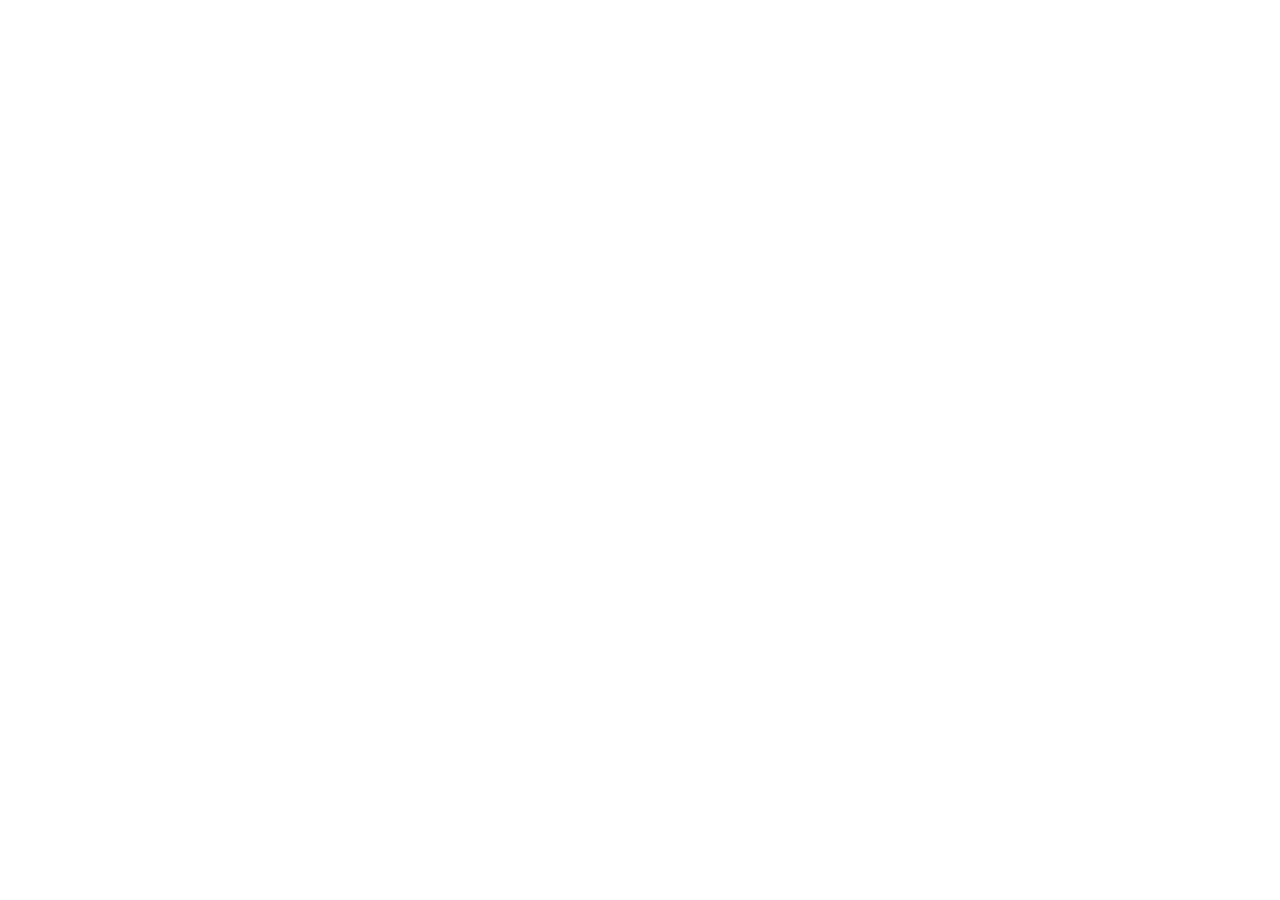
==== drivers_landing_page/index.html @ 4b226918 "Atualizando o readme e o documento template" ====
<!DOCTYPE html>
<html lang="en">
<head>
    <meta charset="UTF-8">
    <meta name="viewport" content="width=device-width, initial-scale=1.0">
    <title>E-Parking Motoristas</title>
</head>
<body>
    
</body>
</html>
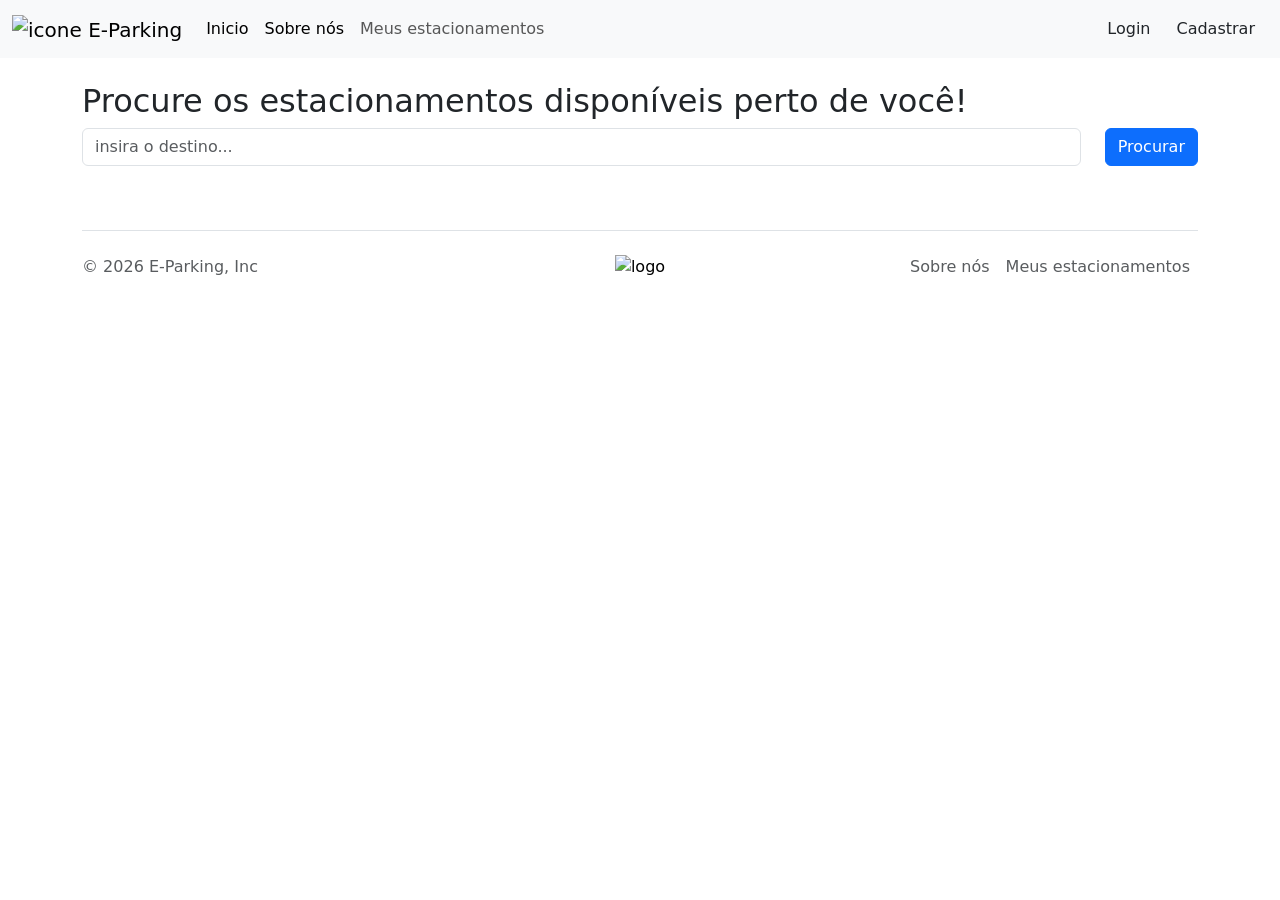
==== commit c8faf40d: "iniciando o refatoramento da pagina inicial para novo estilo" ====
--- a/drivers_landing_page/index.html
+++ b/drivers_landing_page/index.html
@@ -1,11 +1,177 @@
-<!DOCTYPE html>
-<html lang="en">
-<head>
-    <meta charset="UTF-8">
-    <meta name="viewport" content="width=device-width, initial-scale=1.0">
-    <title>E-Parking Motoristas</title>
-</head>
-<body>
+<!doctype html>
+<html lang="pt-br">
+  <head>
+    <meta charset="UTF-8" />
+    <meta name="viewport" content="width=device-width, initial-scale=1.0" />
+
+    <!-- Css -->
+
+    <link rel="stylesheet" href="static\css\style.css" />
+    <link rel="stylesheet" href="static/css/navbar.css" />
     
-</body>
-</html>+    <link
+      rel="shortcut icon"
+      href="./static/images/icone.png"
+      type="image/x-icon"
+    />
+
+    <link
+      href="https://cdn.jsdelivr.net/npm/bootstrap@5.3.8/dist/css/bootstrap.min.css"
+      rel="stylesheet"
+      integrity="sha384-sRIl4kxILFvY47J16cr9ZwB07vP4J8+LH7qKQnuqkuIAvNWLzeN8tE5YBujZqJLB"
+      crossorigin="anonymous"
+    />
+
+    <!-- fonts -->
+    <link rel="preconnect" href="https://fonts.googleapis.com" />
+    <link rel="preconnect" href="https://fonts.gstatic.com" crossorigin />
+    <link
+      href="https://fonts.googleapis.com/css2?family=Stack+Sans+Headline:wght@200..700&display=swap"
+      rel="stylesheet"
+    />
+
+    <title>E-Parking Florianópolis</title>
+  </head>
+  <body>
+    <!-- Header -->
+    <header>
+      <!-- navbar -->
+      <nav class="navbar navbar-expand-lg bg-body-tertiary">
+        <div class="container-fluid">
+          <a class="navbar-brand" href="index.html">
+            <img
+              src=".\static\images\icone_e_parking.png"
+              alt="icone E-Parking"
+              class="logo"
+            />
+          </a>
+          <button
+            class="navbar-toggler"
+            type="button"
+            data-bs-toggle="collapse"
+            data-bs-target="#navbarSupportedContent"
+            aria-controls="navbarSupportedContent"
+            aria-expanded="false"
+            aria-label="Toggle navigation"
+          >
+            <span class="navbar-toggler-icon"></span>
+          </button>
+          <div class="collapse navbar-collapse" id="navbarSupportedContent">
+            <ul class="navbar-nav me-auto mb-2 mb-lg-0">
+              <li class="nav-item">
+                <a
+                  class="nav-link active"
+                  aria-current="page"
+                  href="./index.html"
+                  >Inicio</a
+                >
+              </li>
+              <li class="nav-item">
+                <a
+                  class="nav-link active"
+                  aria-current="page"
+                  href="./pages/about_Us/about_Us.html"
+                  >Sobre nós</a
+                >
+              </li>
+              <li class="nav-item">
+                <a
+                  class="nav-link"
+                  href="./pages/meus_estacionamentos/meus_estacionamentos.html"
+                  >Meus estacionamentos</a
+                >
+              </li>
+            </ul>
+            <a class="btn" href="./pages/login/login.html"
+              >Login</a
+            >
+            <a class="btn" href="./pages/register/resgister.html"
+              >Cadastrar</a
+            >
+          </div>
+        </div>
+      </nav>
+    </header>
+
+    <!-- Conteudo principal -->
+    <main id="main_container">
+      <!-- Parte do mapa -->
+      <section>
+        <div id="map_container">
+          <img src=".\static\images/mapa.png" alt="" />
+
+          <div id="map_search" class="container">
+            <h2>Procure os estacionamentos disponíveis perto de você!</h2>
+
+            <div id="form_container">
+              <form class="row">
+                <div class="col">
+                  <label for="procurarEstacionamento" class="visually-hidden">
+                    Onde voce pretende estacionar?
+                  </label>
+                  <input
+                    type="password"
+                    class="form-control"
+                    id="procurarEstacionamento"
+                    placeholder="insira o destino..."
+                  />
+                </div>
+                <div class="col-auto">
+                  <button type="submit" class="btn btn-primary mb-3">
+                    Procurar
+                  </button>
+                </div>
+              </form>
+            </div>
+          </div>
+        </div>
+      </section>
+    </main>
+
+    <!-- footer -->
+
+    <div class="container mt-5">
+      <footer
+        class="d-flex flex-wrap justify-content-between align-items-center py-3 my-4 border-top"
+      >
+        <p id="flori_tm" class="col-md-4 mb-0 text-body-secondary">
+          © 2026 E-Parking, Inc
+        </p>
+        <a
+          href="/"
+          class="col-md-4 d-flex align-items-center justify-content-center mb-3 mb-md-0 me-md-auto link-body-emphasis text-decoration-none"
+          aria-label="Bootstrap"
+        >
+          <img
+            src="./static/images/icone.png"
+            id="logo_footer"
+            class="logo"
+            alt="logo"
+          />
+        </a>
+        <ul id="footer_nav" class="nav col-md-4 justify-content-end">
+          <li class="nav-item">
+            <a
+              href="./pages/about_Us/about_Us.html"
+              class="nav-link px-2 text-body-secondary"
+              >Sobre nós</a
+            >
+          </li>
+          <li class="nav-item">
+            <a
+              href="./pages/meus_estacionamentos/"
+              class="nav-link px-2 text-body-secondary"
+              >Meus estacionamentos</a
+            >
+          </li>
+        </ul>
+      </footer>
+    </div>
+
+    <script
+      src="https://cdn.jsdelivr.net/npm/bootstrap@5.3.8/dist/js/bootstrap.bundle.min.js"
+      integrity="sha384-FKyoEForCGlyvwx9Hj09JcYn3nv7wiPVlz7YYwJrWVcXK/BmnVDxM+D2scQbITxI"
+      crossorigin="anonymous"
+    ></script>
+  </body>
+</html>
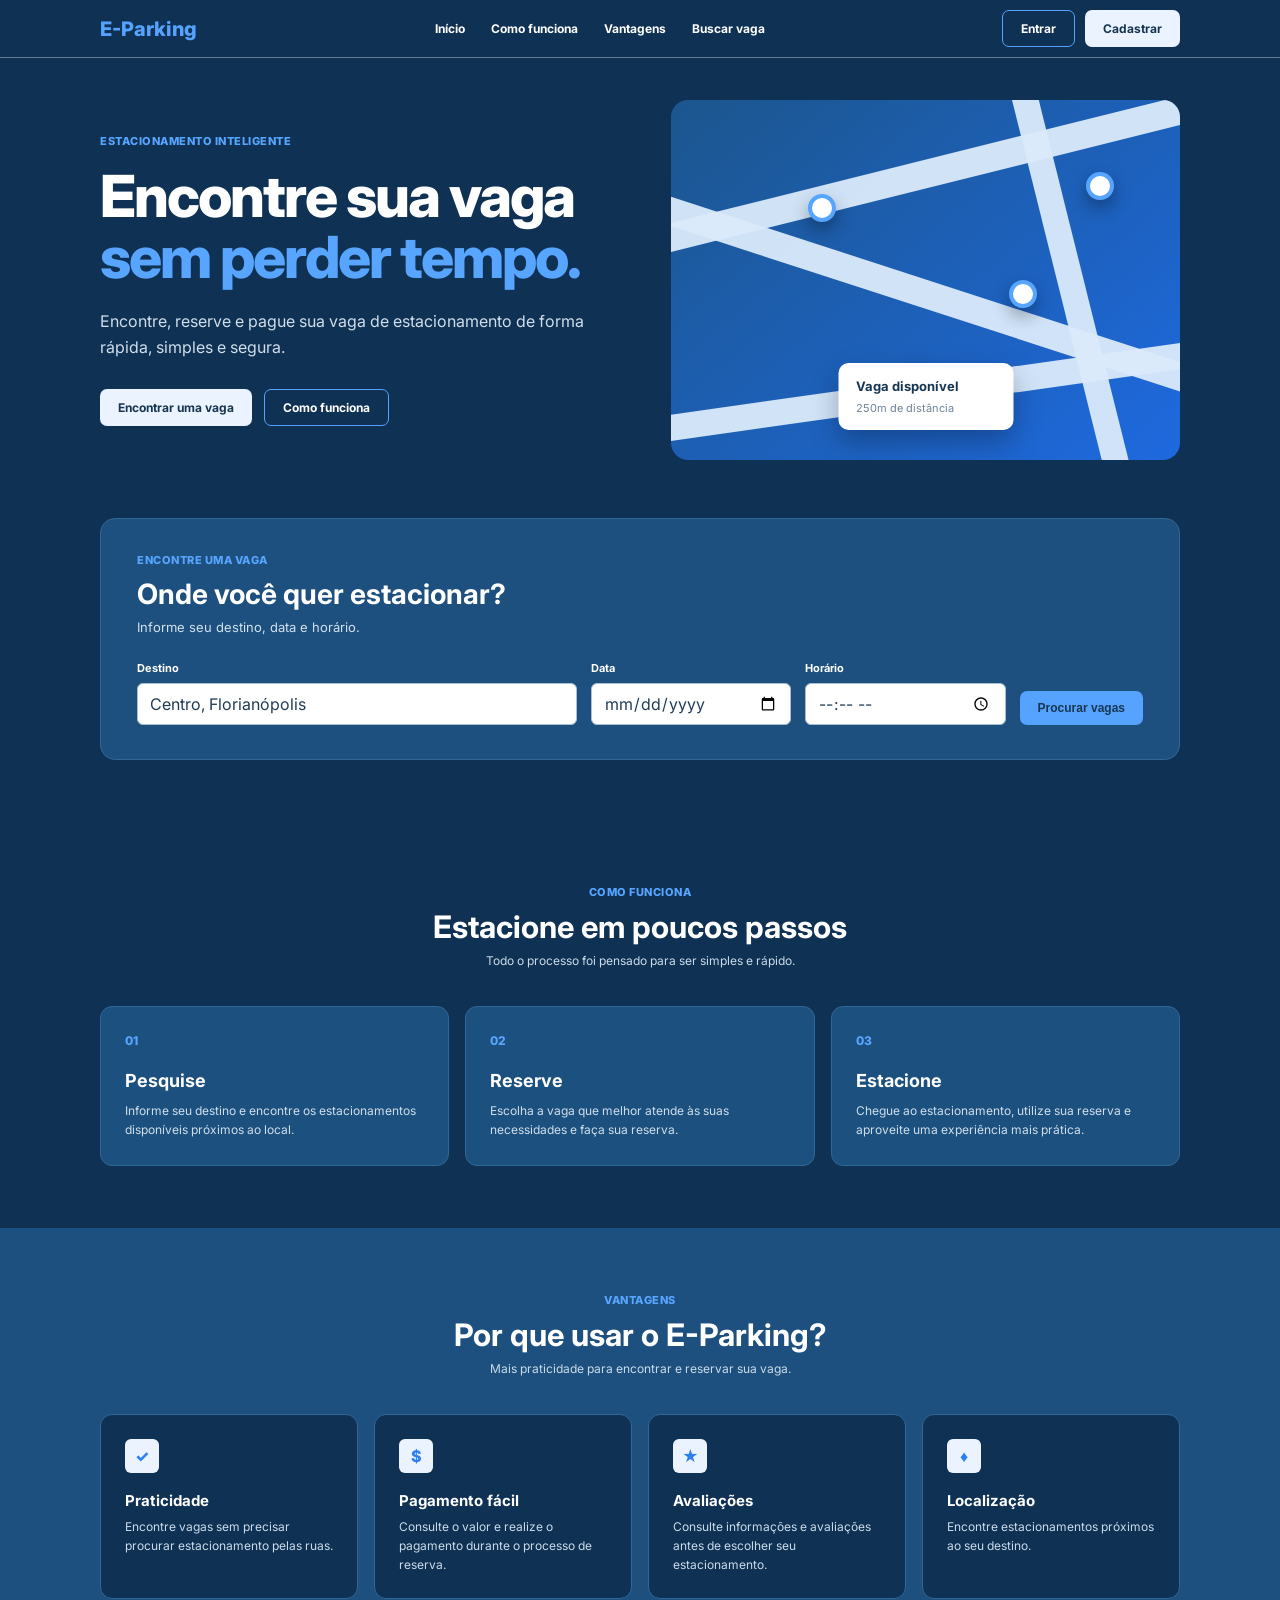
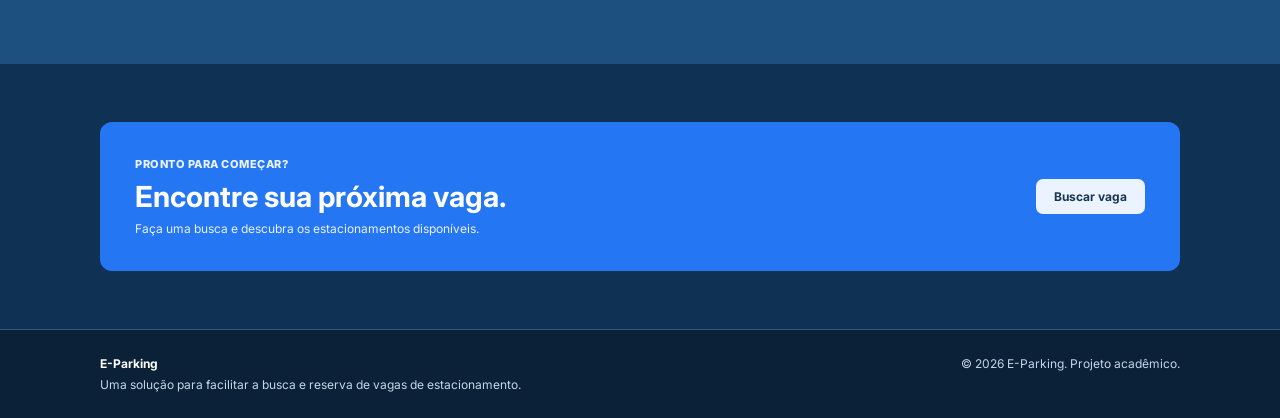
==== commit e787338b: "Atualiza pagina de drivers" ====
--- a/drivers_landing_page/index.html
+++ b/drivers_landing_page/index.html
@@ -1,177 +1,101 @@
-<!doctype html>
-<html lang="pt-br">
-  <head>
-    <meta charset="UTF-8" />
-    <meta name="viewport" content="width=device-width, initial-scale=1.0" />
+<!DOCTYPE html>
+<html lang="pt-BR">
+<head>
+<meta charset="UTF-8">
+<meta name="viewport" content="width=device-width,initial-scale=1.0">
+<title>E-Parking | Estacione de forma inteligente</title>
+<link rel="preconnect" href="https://fonts.googleapis.com">
+<link rel="preconnect" href="https://fonts.gstatic.com" crossorigin>
+<link href="https://fonts.googleapis.com/css2?family=Inter:wght@400;500;600;700;800&display=swap" rel="stylesheet">
+<link rel="stylesheet" href="static/css/index.css">
+</head>
+<body>
+<header class="site-header">
+  <div class="container">
+    <a class="brand" href="index.html">E-Parking</a>
+    <nav class="main-nav">
+      <a href="#inicio">Início</a><a href="#como">Como funciona</a><a href="#vantagens">Vantagens</a><a href="#buscar">Buscar vaga</a>
+    </nav>
+    <div class="main-actions">
+      <a class="btn btn-outline" href="pages/login/login.html">Entrar</a>
+      <a class="btn btn-light" href="pages/register/register.html">Cadastrar</a>
+    </div>
+  </div>
+</header>
 
-    <!-- Css -->
+<main>
+<section class="hero" id="inicio">
+  <div class="container hero-grid">
+    <div>
+      <div class="eyebrow">Estacionamento inteligente</div>
+      <h1>Encontre sua vaga <span>sem perder tempo.</span></h1>
+      <p>Encontre, reserve e pague sua vaga de estacionamento de forma rápida, simples e segura.</p>
+      <div class="hero-buttons">
+        <a class="btn btn-light" href="#buscar">Encontrar uma vaga</a>
+        <a class="btn btn-outline" href="#como">Como funciona</a>
+      </div>
+    </div>
+    <div class="hero-map">
+      <i class="road r1"></i><i class="road r2"></i><i class="road r3"></i><i class="road r4"></i>
+      <i class="pin p1"></i><i class="pin p2"></i><i class="pin p3"></i><i class="pin p4"></i>
+      <div class="map-card"><b>Vaga disponível</b><span>250m de distância</span></div>
+    </div>
+  </div>
+</section>
 
-    <link rel="stylesheet" href="static\css\style.css" />
-    <link rel="stylesheet" href="static/css/navbar.css" />
-    
-    <link
-      rel="shortcut icon"
-      href="./static/images/icone.png"
-      type="image/x-icon"
-    />
+<section class="search-wrap" id="buscar">
+  <div class="container">
+    <div class="search-card">
+      <div class="eyebrow">Encontre uma vaga</div>
+      <h2>Onde você quer estacionar?</h2>
+      <p>Informe seu destino, data e horário.</p>
+      <form class="search-grid" id="searchForm">
+        <div class="field dest"><label>Destino</label><input id="destination" value="Centro, Florianópolis" required></div>
+        <div class="field"><label>Data</label><input type="date" id="date" required></div>
+        <div class="field"><label>Horário</label><input type="time" id="time" required></div>
+        <button class="btn btn-blue" type="submit">Procurar vagas</button>
+      </form>
+    </div>
+  </div>
+</section>
 
-    <link
-      href="https://cdn.jsdelivr.net/npm/bootstrap@5.3.8/dist/css/bootstrap.min.css"
-      rel="stylesheet"
-      integrity="sha384-sRIl4kxILFvY47J16cr9ZwB07vP4J8+LH7qKQnuqkuIAvNWLzeN8tE5YBujZqJLB"
-      crossorigin="anonymous"
-    />
+<section class="steps" id="como">
+  <div class="container">
+    <div class="section-head"><span class="eyebrow">Como funciona</span><h2>Estacione em poucos passos</h2><p>Todo o processo foi pensado para ser simples e rápido.</p></div>
+    <div class="cards3">
+      <article class="step-card"><div class="num">01</div><h3>Pesquise</h3><p>Informe seu destino e encontre os estacionamentos disponíveis próximos ao local.</p></article>
+      <article class="step-card"><div class="num">02</div><h3>Reserve</h3><p>Escolha a vaga que melhor atende às suas necessidades e faça sua reserva.</p></article>
+      <article class="step-card"><div class="num">03</div><h3>Estacione</h3><p>Chegue ao estacionamento, utilize sua reserva e aproveite uma experiência mais prática.</p></article>
+    </div>
+  </div>
+</section>
 
-    <!-- fonts -->
-    <link rel="preconnect" href="https://fonts.googleapis.com" />
-    <link rel="preconnect" href="https://fonts.gstatic.com" crossorigin />
-    <link
-      href="https://fonts.googleapis.com/css2?family=Stack+Sans+Headline:wght@200..700&display=swap"
-      rel="stylesheet"
-    />
+<section class="benefits" id="vantagens">
+  <div class="container">
+    <div class="section-head"><span class="eyebrow">Vantagens</span><h2>Por que usar o E-Parking?</h2><p>Mais praticidade para encontrar e reservar sua vaga.</p></div>
+    <div class="cards4">
+      <article class="benefit-card"><div class="icon-box">✓</div><h3>Praticidade</h3><p>Encontre vagas sem precisar procurar estacionamento pelas ruas.</p></article>
+      <article class="benefit-card"><div class="icon-box">$</div><h3>Pagamento fácil</h3><p>Consulte o valor e realize o pagamento durante o processo de reserva.</p></article>
+      <article class="benefit-card"><div class="icon-box">★</div><h3>Avaliações</h3><p>Consulte informações e avaliações antes de escolher seu estacionamento.</p></article>
+      <article class="benefit-card"><div class="icon-box">♦</div><h3>Localização</h3><p>Encontre estacionamentos próximos ao seu destino.</p></article>
+    </div>
+  </div>
+</section>
 
-    <title>E-Parking Florianópolis</title>
-  </head>
-  <body>
-    <!-- Header -->
-    <header>
-      <!-- navbar -->
-      <nav class="navbar navbar-expand-lg bg-body-tertiary">
-        <div class="container-fluid">
-          <a class="navbar-brand" href="index.html">
-            <img
-              src=".\static\images\icone_e_parking.png"
-              alt="icone E-Parking"
-              class="logo"
-            />
-          </a>
-          <button
-            class="navbar-toggler"
-            type="button"
-            data-bs-toggle="collapse"
-            data-bs-target="#navbarSupportedContent"
-            aria-controls="navbarSupportedContent"
-            aria-expanded="false"
-            aria-label="Toggle navigation"
-          >
-            <span class="navbar-toggler-icon"></span>
-          </button>
-          <div class="collapse navbar-collapse" id="navbarSupportedContent">
-            <ul class="navbar-nav me-auto mb-2 mb-lg-0">
-              <li class="nav-item">
-                <a
-                  class="nav-link active"
-                  aria-current="page"
-                  href="./index.html"
-                  >Inicio</a
-                >
-              </li>
-              <li class="nav-item">
-                <a
-                  class="nav-link active"
-                  aria-current="page"
-                  href="./pages/about_Us/about_Us.html"
-                  >Sobre nós</a
-                >
-              </li>
-              <li class="nav-item">
-                <a
-                  class="nav-link"
-                  href="./pages/meus_estacionamentos/meus_estacionamentos.html"
-                  >Meus estacionamentos</a
-                >
-              </li>
-            </ul>
-            <a class="btn" href="./pages/login/login.html"
-              >Login</a
-            >
-            <a class="btn" href="./pages/register/resgister.html"
-              >Cadastrar</a
-            >
-          </div>
-        </div>
-      </nav>
-    </header>
+<section class="cta"><div class="container"><div class="cta-box"><div><div class="eyebrow" style="color:#eaf3ff">Pronto para começar?</div><h2>Encontre sua próxima vaga.</h2><p>Faça uma busca e descubra os estacionamentos disponíveis.</p></div><a class="btn btn-light" href="#buscar">Buscar vaga</a></div></div></section>
+</main>
 
-    <!-- Conteudo principal -->
-    <main id="main_container">
-      <!-- Parte do mapa -->
-      <section>
-        <div id="map_container">
-          <img src=".\static\images/mapa.png" alt="" />
+<footer class="footer"><div class="container"><div><strong>E-Parking</strong><span>Uma solução para facilitar a busca e reserva de vagas de estacionamento.</span></div><div>© 2026 E-Parking. Projeto acadêmico.</div></div></footer>
 
-          <div id="map_search" class="container">
-            <h2>Procure os estacionamentos disponíveis perto de você!</h2>
-
-            <div id="form_container">
-              <form class="row">
-                <div class="col">
-                  <label for="procurarEstacionamento" class="visually-hidden">
-                    Onde voce pretende estacionar?
-                  </label>
-                  <input
-                    type="password"
-                    class="form-control"
-                    id="procurarEstacionamento"
-                    placeholder="insira o destino..."
-                  />
-                </div>
-                <div class="col-auto">
-                  <button type="submit" class="btn btn-primary mb-3">
-                    Procurar
-                  </button>
-                </div>
-              </form>
-            </div>
-          </div>
-        </div>
-      </section>
-    </main>
-
-    <!-- footer -->
-
-    <div class="container mt-5">
-      <footer
-        class="d-flex flex-wrap justify-content-between align-items-center py-3 my-4 border-top"
-      >
-        <p id="flori_tm" class="col-md-4 mb-0 text-body-secondary">
-          © 2026 E-Parking, Inc
-        </p>
-        <a
-          href="/"
-          class="col-md-4 d-flex align-items-center justify-content-center mb-3 mb-md-0 me-md-auto link-body-emphasis text-decoration-none"
-          aria-label="Bootstrap"
-        >
-          <img
-            src="./static/images/icone.png"
-            id="logo_footer"
-            class="logo"
-            alt="logo"
-          />
-        </a>
-        <ul id="footer_nav" class="nav col-md-4 justify-content-end">
-          <li class="nav-item">
-            <a
-              href="./pages/about_Us/about_Us.html"
-              class="nav-link px-2 text-body-secondary"
-              >Sobre nós</a
-            >
-          </li>
-          <li class="nav-item">
-            <a
-              href="./pages/meus_estacionamentos/"
-              class="nav-link px-2 text-body-secondary"
-              >Meus estacionamentos</a
-            >
-          </li>
-        </ul>
-      </footer>
-    </div>
-
-    <script
-      src="https://cdn.jsdelivr.net/npm/bootstrap@5.3.8/dist/js/bootstrap.bundle.min.js"
-      integrity="sha384-FKyoEForCGlyvwx9Hj09JcYn3nv7wiPVlz7YYwJrWVcXK/BmnVDxM+D2scQbITxI"
-      crossorigin="anonymous"
-    ></script>
-  </body>
-</html>
+<script>
+document.getElementById("searchForm").addEventListener("submit",function(e){
+  e.preventDefault();
+  const destination=document.getElementById("destination").value.trim();
+  const date=document.getElementById("date").value;
+  const time=document.getElementById("time").value;
+  if(!destination||!date||!time){alert("Preencha destino, data e horário.");return;}
+  location.href=`pages/results/results.html?destination=${encodeURIComponent(destination)}&date=${encodeURIComponent(date)}&time=${encodeURIComponent(time)}`;
+});
+</script>
+</body>
+</html>
--- a/drivers_landing_page/static/css/index.css
+++ b/drivers_landing_page/static/css/index.css
@@ -0,0 +1,101 @@
+
+:root{
+  --navy:#0f3153;
+  --navy-2:#123b63;
+  --blue:#2476f3;
+  --blue-2:#58a5ff;
+  --mid:#1f5689;
+  --light:#dbeafb;
+  --white:#ffffff;
+  --text:#ffffff;
+  --muted:#c5d7e8;
+  --line:#2b5a82;
+  --dark:#0a2138;
+}
+*{box-sizing:border-box}
+html{scroll-behavior:smooth}
+body{margin:0;font-family:Inter,Arial,sans-serif;background:var(--navy);color:#fff}
+a{text-decoration:none;color:inherit}
+.container{width:min(1080px,calc(100% - 40px));margin:0 auto}
+
+.site-header{
+  height:58px;background:var(--navy);border-bottom:1px solid rgba(255,255,255,.35);
+  position:sticky;top:0;z-index:30
+}
+.site-header .container{height:100%;display:flex;align-items:center;justify-content:space-between}
+.brand{font-size:20px;font-weight:800;color:#55a2ff}
+.main-nav{display:flex;align-items:center;gap:26px;font-size:12px;font-weight:700}
+.main-nav a{color:#fff}
+.main-actions{display:flex;gap:10px}
+.btn{border-radius:7px;padding:10px 18px;font-size:12px;font-weight:700;display:inline-flex;align-items:center;justify-content:center}
+.btn-outline{border:1px solid #55a2ff;color:#fff;background:transparent}
+.btn-light{background:#eaf3ff;color:#183550}
+.btn-blue{background:#55a2ff;color:#173652;border:none}
+.btn-dark{background:#1e2a35;color:#fff;border:none}
+
+.hero{padding:42px 0 58px}
+.hero-grid{display:grid;grid-template-columns:1fr 1fr;gap:62px;align-items:center}
+.eyebrow{font-size:11px;font-weight:800;color:#58a5ff;letter-spacing:.5px;text-transform:uppercase}
+.hero h1{font-size:58px;line-height:1.05;margin:18px 0 20px;font-weight:800;letter-spacing:-2px}
+.hero h1 span{display:block;color:#58a5ff}
+.hero p{max-width:530px;font-size:16px;line-height:1.65;color:#d0deec}
+.hero-buttons{display:flex;gap:12px;margin-top:28px}
+.hero-map{
+  height:360px;border-radius:17px;overflow:hidden;position:relative;
+  background:linear-gradient(140deg,#1c568e 0%,#1e69df 100%)
+}
+.road{position:absolute;background:#dbeafb;opacity:.95}
+.r1{width:130%;height:28px;left:-15%;top:60px;transform:rotate(-14deg)}
+.r2{width:130%;height:28px;left:-18%;top:175px;transform:rotate(18deg)}
+.r3{width:120%;height:26px;left:-10%;bottom:55px;transform:rotate(-8deg)}
+.r4{width:26px;height:135%;right:90px;top:-10%;transform:rotate(-14deg)}
+.pin{position:absolute;width:28px;height:28px;background:white;border:4px solid #58a5ff;border-radius:50%;box-shadow:0 8px 18px #0005}
+.p1{top:26%;left:27%}.p2{top:50%;right:28%}.p3{bottom:19%;left:46%}.p4{top:20%;right:13%}
+.map-card{position:absolute;left:50%;bottom:30px;transform:translateX(-50%);background:#fff;color:#173652;padding:15px 18px;border-radius:10px;min-width:175px;box-shadow:0 12px 28px #0004}
+.map-card b{display:block;font-size:13px}.map-card span{display:block;margin-top:7px;font-size:11px;color:#6f8499}
+
+.search-wrap{padding:0 0 70px}
+.search-card{background:#1d507e;border:1px solid #2f6798;border-radius:15px;padding:34px 36px}
+.search-card h2{font-size:28px;margin:10px 0 8px}
+.search-card p{margin:0 0 26px;color:#d2e1ee;font-size:13px}
+.search-grid{display:grid;grid-template-columns:2.2fr 1fr 1fr auto;gap:14px;align-items:end}
+.field label{display:block;font-size:11px;font-weight:700;margin-bottom:8px}
+.field input,.field select{width:100%;height:42px;border:1px solid #a9bfd3;border-radius:6px;padding:0 12px;font:inherit;color:#213c56;background:#fff}
+
+.steps{padding:55px 0 62px;background:var(--navy)}
+.section-head{text-align:center;margin-bottom:38px}
+.section-head .eyebrow{display:block}
+.section-head h2{font-size:31px;margin:9px 0 8px}
+.section-head p{font-size:12px;color:#cbdbea;margin:0}
+.cards3{display:grid;grid-template-columns:repeat(3,1fr);gap:16px}
+.step-card{background:#1c507e;border:1px solid #2f6798;border-radius:12px;padding:26px 24px;min-height:160px}
+.step-card .num{color:#58a5ff;font-weight:800;font-size:12px}
+.step-card h3{font-size:18px;margin:22px 0 10px}
+.step-card p{font-size:12px;line-height:1.6;color:#d0deeb;margin:0}
+
+.benefits{padding:65px 0 65px;background:#1d507e}
+.cards4{display:grid;grid-template-columns:repeat(4,1fr);gap:16px;margin-top:35px}
+.benefit-card{background:#0f3153;border:1px solid #2f6798;border-radius:12px;padding:24px;min-height:165px}
+.icon-box{width:34px;height:34px;border-radius:6px;background:#eaf3ff;color:#2d80f1;display:grid;place-items:center;font-weight:800}
+.benefit-card h3{font-size:15px;margin:18px 0 8px}
+.benefit-card p{font-size:12px;line-height:1.55;color:#cbdbea;margin:0}
+
+.cta{padding:58px 0;background:var(--navy)}
+.cta-box{background:#2476f3;border-radius:12px;padding:35px;display:flex;align-items:center;justify-content:space-between;gap:30px}
+.cta-box h2{font-size:29px;margin:8px 0 7px}
+.cta-box p{font-size:12px;color:#e9f2ff;margin:0}
+.footer{background:#0a2138;border-top:1px solid #2f587a;padding:26px 0}
+.footer .container{display:flex;justify-content:space-between;gap:30px;color:#c6d6e5;font-size:12px}
+.footer strong{display:block;color:#fff;margin-bottom:6px}
+
+@media(max-width:900px){
+  .main-nav{display:none}.hero-grid{grid-template-columns:1fr}.hero{padding-top:35px}
+  .search-grid{grid-template-columns:1fr 1fr}.search-grid .dest{grid-column:1/-1}
+  .cards4{grid-template-columns:1fr 1fr}
+}
+@media(max-width:600px){
+  .container{width:min(100% - 24px,1080px)}
+  .hero h1{font-size:42px}.hero-map{height:280px}
+  .search-grid,.cards3,.cards4{grid-template-columns:1fr}
+  .search-grid .dest{grid-column:auto}.cta-box,.footer .container{flex-direction:column;align-items:flex-start}
+}
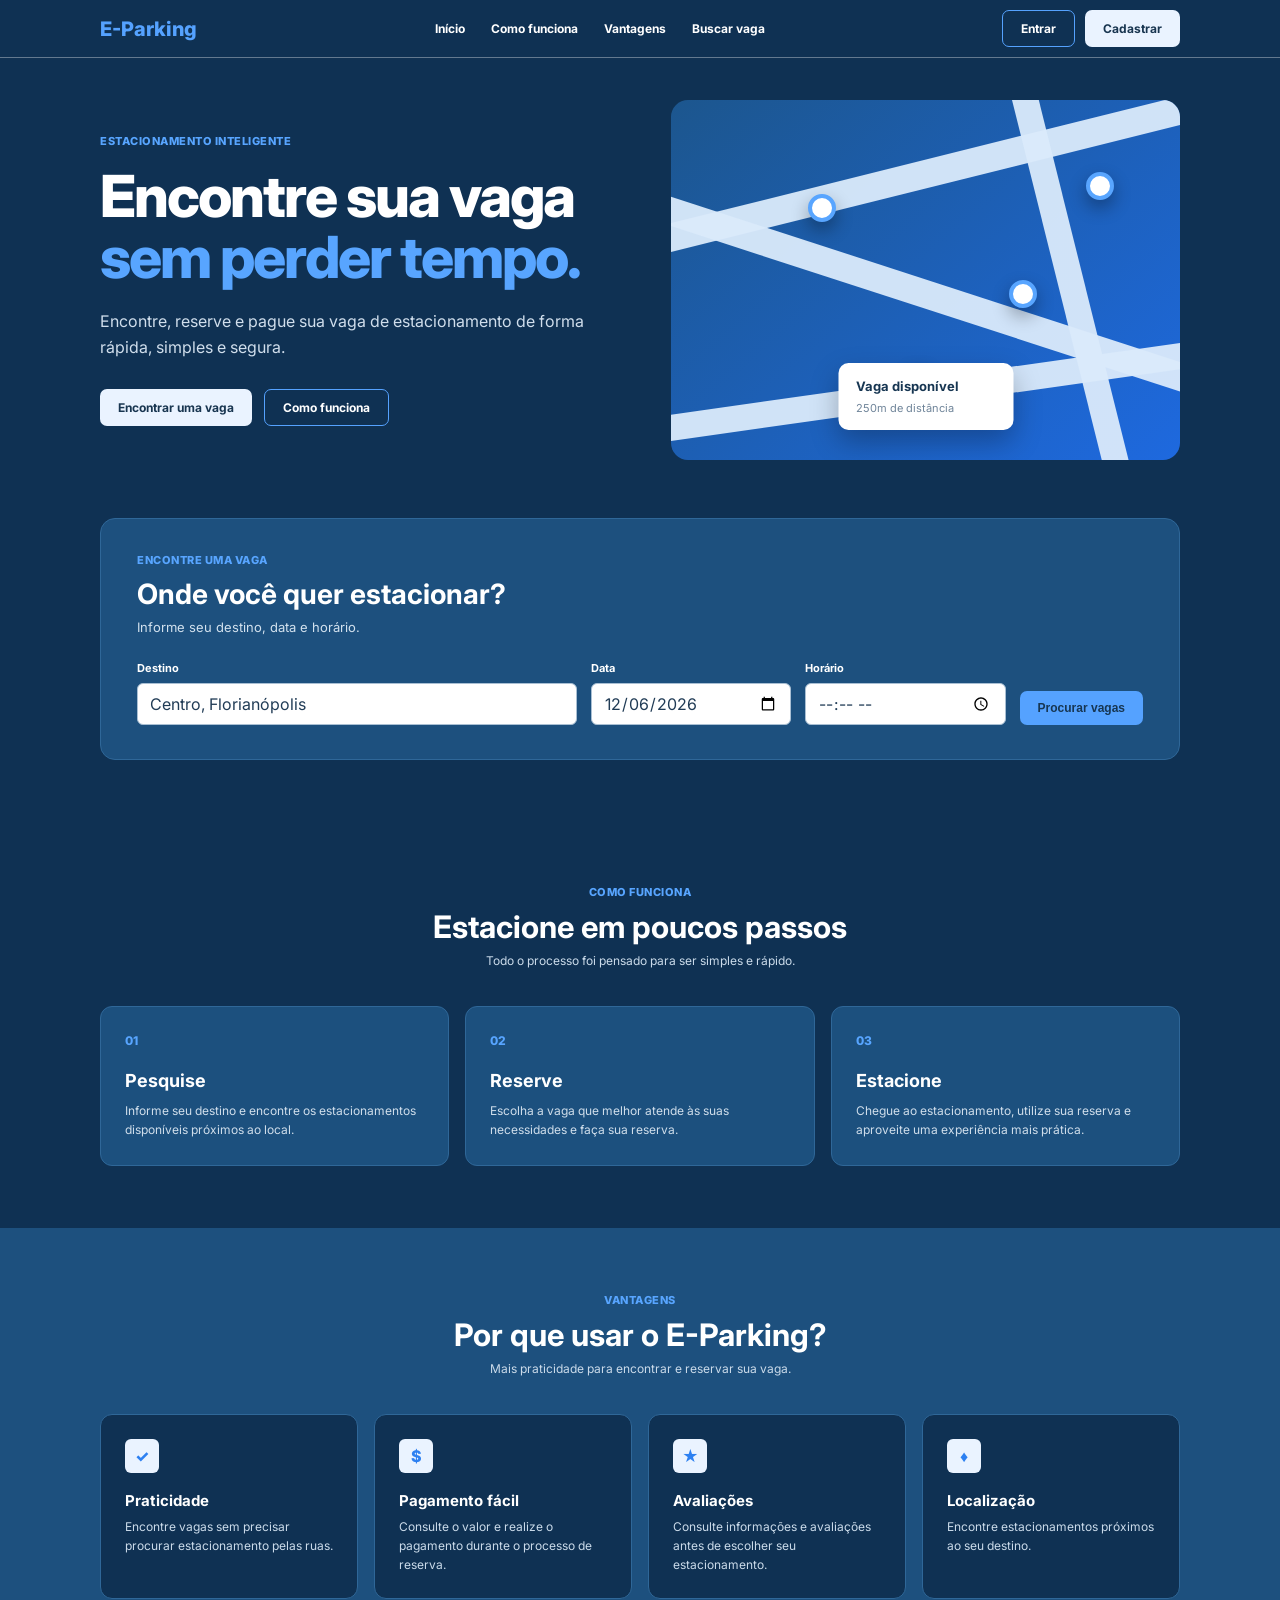
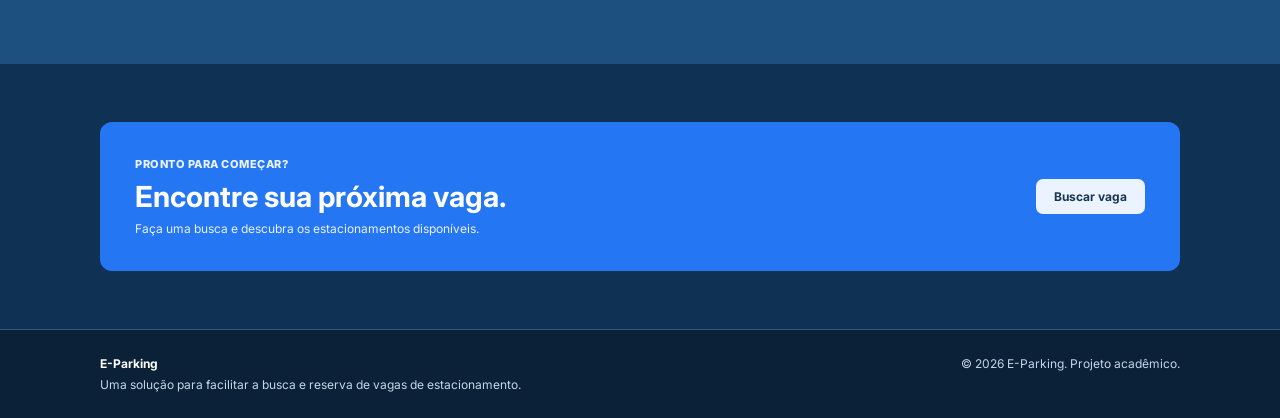
==== commit 413fecf6: "Valida a busca da página inicial e mostra o usuário logado no cabeçalho Co-Authored-By: Claude Opus " ====
--- a/drivers_landing_page/index.html
+++ b/drivers_landing_page/index.html
@@ -8,6 +8,7 @@
 <link rel="preconnect" href="https://fonts.gstatic.com" crossorigin>
 <link href="https://fonts.googleapis.com/css2?family=Inter:wght@400;500;600;700;800&display=swap" rel="stylesheet">
 <link rel="stylesheet" href="static/css/index.css">
+<link rel="stylesheet" href="static/css/feedback.css">
 </head>
 <body>
 <header class="site-header">
@@ -16,7 +17,7 @@
     <nav class="main-nav">
       <a href="#inicio">Início</a><a href="#como">Como funciona</a><a href="#vantagens">Vantagens</a><a href="#buscar">Buscar vaga</a>
     </nav>
-    <div class="main-actions">
+    <div class="main-actions" id="sessionLinks">
       <a class="btn btn-outline" href="pages/login/login.html">Entrar</a>
       <a class="btn btn-light" href="pages/register/register.html">Cadastrar</a>
     </div>
@@ -49,10 +50,10 @@
       <div class="eyebrow">Encontre uma vaga</div>
       <h2>Onde você quer estacionar?</h2>
       <p>Informe seu destino, data e horário.</p>
-      <form class="search-grid" id="searchForm">
-        <div class="field dest"><label>Destino</label><input id="destination" value="Centro, Florianópolis" required></div>
-        <div class="field"><label>Data</label><input type="date" id="date" required></div>
-        <div class="field"><label>Horário</label><input type="time" id="time" required></div>
+      <form class="search-grid" id="searchForm" novalidate>
+        <div class="field dest"><label for="destination">Destino</label><input id="destination" value="Centro, Florianópolis" placeholder="Bairro, rua ou ponto de referência"></div>
+        <div class="field"><label for="date">Data</label><input type="date" id="date"></div>
+        <div class="field"><label for="time">Horário</label><input type="time" id="time"></div>
         <button class="btn btn-blue" type="submit">Procurar vagas</button>
       </form>
     </div>
@@ -82,20 +83,13 @@
   </div>
 </section>
 
-<section class="cta"><div class="container"><div class="cta-box"><div><div class="eyebrow" style="color:#eaf3ff">Pronto para começar?</div><h2>Encontre sua próxima vaga.</h2><p>Faça uma busca e descubra os estacionamentos disponíveis.</p></div><a class="btn btn-light" href="#buscar">Buscar vaga</a></div></div></section>
+<section class="cta"><div class="container"><div class="cta-box"><div><div class="eyebrow">Pronto para começar?</div><h2>Encontre sua próxima vaga.</h2><p>Faça uma busca e descubra os estacionamentos disponíveis.</p></div><a class="btn btn-light" href="#buscar">Buscar vaga</a></div></div></section>
 </main>
 
 <footer class="footer"><div class="container"><div><strong>E-Parking</strong><span>Uma solução para facilitar a busca e reserva de vagas de estacionamento.</span></div><div>© 2026 E-Parking. Projeto acadêmico.</div></div></footer>
 
-<script>
-document.getElementById("searchForm").addEventListener("submit",function(e){
-  e.preventDefault();
-  const destination=document.getElementById("destination").value.trim();
-  const date=document.getElementById("date").value;
-  const time=document.getElementById("time").value;
-  if(!destination||!date||!time){alert("Preencha destino, data e horário.");return;}
-  location.href=`pages/results/results.html?destination=${encodeURIComponent(destination)}&date=${encodeURIComponent(date)}&time=${encodeURIComponent(time)}`;
-});
-</script>
+<script src="static/js/storage.js"></script>
+<script src="static/js/validation.js"></script>
+<script src="static/js/index.js"></script>
 </body>
 </html>
--- a/drivers_landing_page/static/css/index.css
+++ b/drivers_landing_page/static/css/index.css
@@ -99,3 +99,10 @@
   .search-grid,.cards3,.cards4{grid-template-columns:1fr}
   .search-grid .dest{grid-column:auto}.cta-box,.footer .container{flex-direction:column;align-items:flex-start}
 }
+
+.cta .eyebrow{color:#eaf3ff}
+.main-actions .user-greeting{align-self:center;font-size:12px;color:#d0deec}
+.main-actions a:not(.btn){display:inline-flex;align-items:center;font-size:12px;font-weight:700;padding:10px 4px}
+.search-grid{row-gap:30px}
+.search-card .field{position:relative}
+.search-card .field-error{position:absolute;top:100%;left:0;color:#ffc9c9}
--- a/drivers_landing_page/static/css/feedback.css
+++ b/drivers_landing_page/static/css/feedback.css
@@ -0,0 +1,12 @@
+/* Estilos compartilhados de validação e mensagens geradas pelo JavaScript. */
+
+.field-error{display:block;margin-top:6px;font-size:12px;font-weight:600;color:#dc2626}
+.has-error input,.has-error select{border-color:#dc2626 !important;background:#fff5f5}
+
+.form-message{border-radius:7px;padding:11px 13px;margin:0 0 16px;font-size:13px;font-weight:600;line-height:1.45}
+.form-message.error{background:#fee2e2;color:#991b1b}
+.form-message.success{background:#dcfce7;color:#166534}
+.form-message.info{background:#e0efff;color:#1e4f86}
+.form-message a{text-decoration:underline;font-weight:800}
+
+.user-greeting{font-weight:700;opacity:.85}
